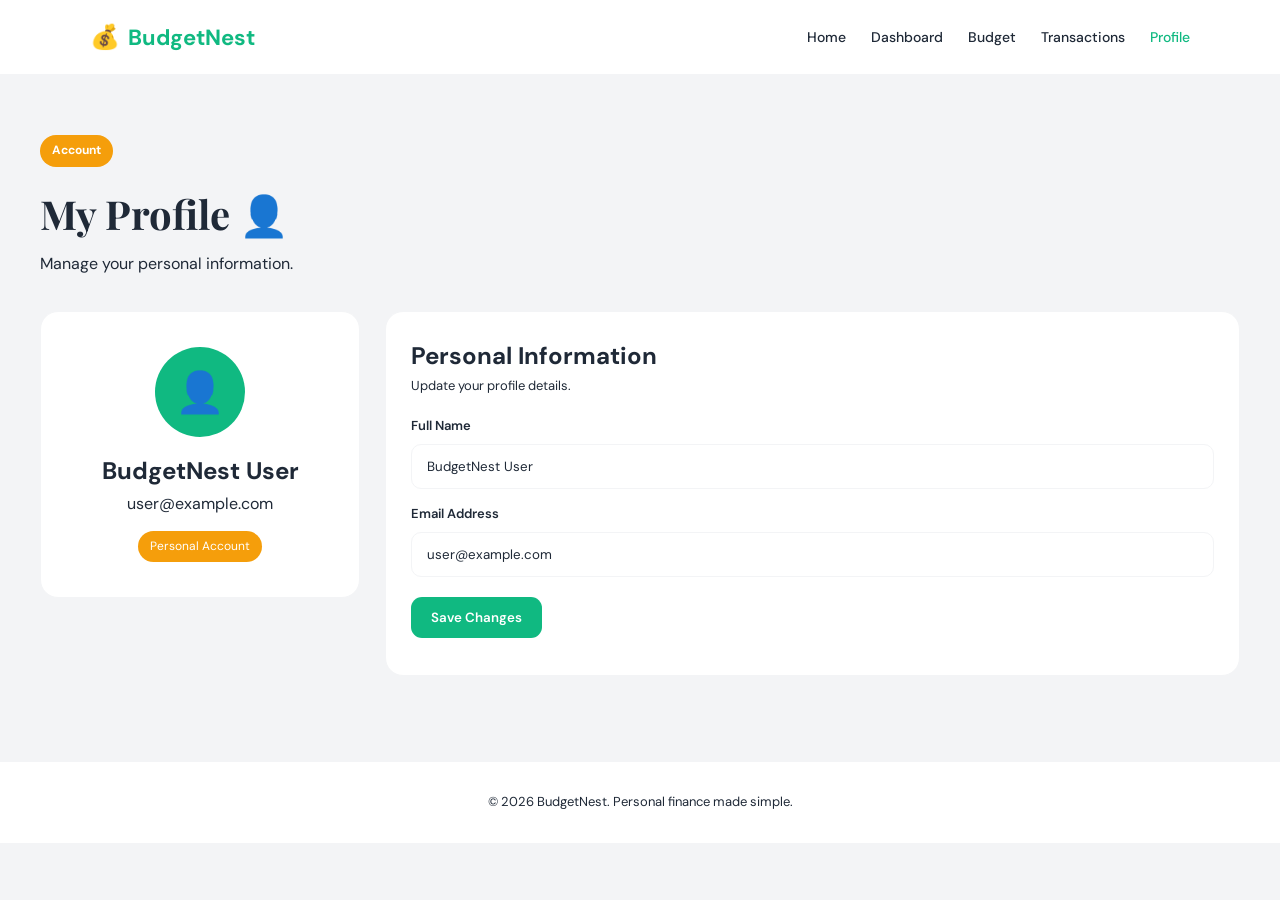
==== Budget-Nest/profile.html @ c87d6650 "first commit" ====
<!DOCTYPE html>
<html lang="en">

<head>

    <meta charset="UTF-8">
    <meta name="viewport" content="width=device-width, initial-scale=1.0">

    <title>Profile | BudgetNest</title>

    <link rel="stylesheet" href="styles.css">

</head>

<body>

<header class="navbar">

    <div class="logo">
        <span>💰</span> BudgetNest
    </div>

    <nav>
        <a href="index.html">Home</a>
        <a href="dashboard.html">Dashboard</a>
        <a href="budget.html">Budget</a>
        <a href="transactions.html">Transactions</a>
        <a href="profile.html" class="active">Profile</a>
    </nav>

</header>


<main class="dashboard-container">

    <div class="page-heading">

        <div>

            <span class="badge">Account</span>

            <h1>My Profile 👤</h1>

            <p>
                Manage your personal information.
            </p>

        </div>

    </div>


    <section class="profile-layout">

        <div class="profile-card">

            <div class="profile-avatar">
                👤
            </div>

            <h2 id="profileName">
                BudgetNest User
            </h2>

            <p id="profileEmail">
                user@example.com
            </p>

            <span class="profile-badge">
                Personal Account
            </span>

        </div>


        <div class="content-card">

            <h2>Personal Information</h2>

            <p class="card-description">
                Update your profile details.
            </p>


            <form id="profileForm">

                <label for="profileNameInput">
                    Full Name
                </label>

                <input
                    type="text"
                    id="profileNameInput"
                    placeholder="Your name"
                    required
                >


                <label for="profileEmailInput">
                    Email Address
                </label>

                <input
                    type="email"
                    id="profileEmailInput"
                    placeholder="you@example.com"
                    required
                >


                <button type="submit" class="primary-button">
                    Save Changes
                </button>

            </form>

            <p id="profileMessage" class="form-message"></p>

        </div>

    </section>

</main>


<footer>
    <p>© 2026 BudgetNest. Personal finance made simple.</p>
</footer>


<script src="js/app.js"></script>

</body>
</html>
---- Budget-Nest/styles.css ----
@import url('https://fonts.googleapis.com/css2?family=DM+Sans:wght@400;500;600;700&family=Playfair+Display:wght@600;700&display=swap');


/* =========================
   GENERAL
========================= */

* {
    margin: 0;
    padding: 0;
    box-sizing: border-box;
}


html {
    scroll-behavior: smooth;
}


body {
    font-family: "DM Sans", sans-serif;
    background: #F3F4F6;
    color: #1F2937;
    line-height: 1.6;
}


a {
    text-decoration: none;
    color: inherit;
}


button,
input,
select {
    font-family: inherit;
}


/* =========================
   NAVBAR
========================= */

.navbar {
    width: 100%;
    padding: 18px 7%;

    display: flex;
    align-items: center;
    justify-content: space-between;

    background: #FFFFFF;

    border-bottom: 1px solid #F3F4F6;

    position: sticky;
    top: 0;
    z-index: 100;
}


.logo {
    font-size: 22px;
    font-weight: 700;
    color: #10B981;

    display: flex;
    align-items: center;
    gap: 8px;
}


.logo span {
    font-size: 24px;
}


.navbar nav {
    display: flex;
    gap: 25px;
}


.navbar nav a {
    color: #1F2937;
    font-size: 14px;
    font-weight: 500;

    transition: 0.3s;
}


.navbar nav a:hover,
.navbar nav a.active {
    color: #10B981;
}


.nav-button,
.logout-button {
    background: #10B981;
    color: #FFFFFF;

    border: none;
    border-radius: 10px;

    padding: 10px 18px;

    font-weight: 600;
    cursor: pointer;

    transition: 0.3s;
}


.nav-button:hover,
.logout-button:hover {
    background: #F59E0B;
    transform: translateY(-2px);
}


/* =========================
   BUTTONS
========================= */

.primary-button {
    display: inline-block;

    background: #10B981;
    color: #FFFFFF;

    border: none;
    border-radius: 11px;

    padding: 12px 20px;

    font-weight: 600;
    cursor: pointer;

    transition: 0.3s;
}


.primary-button:hover {
    background: #F59E0B;
    transform: translateY(-2px);
}


.secondary-button {
    display: inline-block;

    padding: 11px 20px;

    border: 1px solid #F3F4F6;
    border-radius: 11px;

    color: #1F2937;
    font-weight: 600;

    background: #FFFFFF;
}


.full-width {
    width: 100%;
    text-align: center;
}


/* =========================
   HERO
========================= */

.hero {
    min-height: 650px;

    display: flex;
    align-items: center;
    justify-content: space-between;

    gap: 60px;

    padding: 80px 9%;

    background: #F3F4F6;
}


.hero-content {
    max-width: 620px;
}


.badge {
    display: inline-block;

    background: #F59E0B;
    color: #FFFFFF;

    padding: 6px 12px;

    border-radius: 50px;

    font-size: 12px;
    font-weight: 700;

    margin-bottom: 15px;
}


.hero h1 {
    font-family: "Playfair Display", serif;

    font-size: clamp(42px, 6vw, 70px);

    line-height: 1.1;

    margin-bottom: 25px;
}


.hero h1 span {
    color: #10B981;
}


.hero p {
    color: #1F2937;
    font-size: 17px;

    max-width: 560px;

    margin-bottom: 30px;
}


.hero-buttons {
    display: flex;
    gap: 12px;
}


/* =========================
   HERO FINANCE CARD
========================= */

.hero-card {
    width: 390px;

    padding: 30px;

    background: #FFFFFF;

    border: 1px solid #F3F4F6;

    border-radius: 25px;

    box-shadow: 0 25px 60px #F3F4F6;

    transform: rotate(2deg);
}


.card-header {
    display: flex;
    justify-content: space-between;
    align-items: center;
}


.card-header small {
    color: #1F2937;
}


.card-header h2 {
    font-size: 32px;
    margin-top: 5px;
}


.money-icon {
    width: 55px;
    height: 55px;

    display: grid;
    place-items: center;

    background: #F59E0B;

    border-radius: 15px;

    font-size: 25px;
}


.mini-chart {
    height: 160px;

    margin: 30px 0;

    display: flex;
    align-items: end;

    justify-content: space-between;

    gap: 10px;

    padding: 20px 10px 0;

    border-bottom: 1px solid #F3F4F6;
}


.mini-chart div {
    flex: 1;

    background: #10B981;

    border-radius: 8px 8px 0 0;
}


.balance-info {
    display: flex;
    justify-content: space-between;
}


.balance-info span {
    color: #1F2937;
}


.balance-info strong {
    color: #10B981;
}


/* =========================
   FEATURES
========================= */

.features {
    padding: 90px 9%;
    background: #FFFFFF;
}


.section-heading {
    text-align: center;
    max-width: 600px;
    margin: auto auto 50px;
}


.section-heading h2 {
    font-family: "Playfair Display", serif;
    font-size: 40px;
    margin-bottom: 12px;
}


.section-heading p {
    color: #1F2937;
}


.feature-grid {
    display: grid;

    grid-template-columns: repeat(3, 1fr);

    gap: 25px;
}


.feature-card {
    padding: 30px;

    border: 1px solid #F3F4F6;

    border-radius: 20px;

    background: #F3F4F6;

    transition: 0.3s;
}


.feature-card:hover {
    transform: translateY(-5px);

    box-shadow: 0 15px 35px #F3F4F6;
}


.feature-icon {
    width: 50px;
    height: 50px;

    display: grid;
    place-items: center;

    background: #F3F4F6;
    color: #10B981;

    border-radius: 14px;

    font-size: 23px;

    margin-bottom: 20px;
}


.feature-card h3 {
    margin-bottom: 8px;
}


.feature-card p {
    color: #1F2937;
    font-size: 14px;
}


/* =========================
   CTA
========================= */

.cta {
    margin: 70px 9%;
    padding: 70px 30px;

    text-align: center;

    background: #F3F4F6;

    border-radius: 30px;
}


.cta h2 {
    font-family: "Playfair Display", serif;
    font-size: 38px;
    margin-bottom: 10px;

    color: #1F2937;
}


.cta p {
    color: #1F2937;
    margin-bottom: 25px;
}


/* =========================
   FOOTER
========================= */

footer {
    padding: 30px;

    text-align: center;

    color: #1F2937;

    font-size: 13px;

    border-top: 1px solid #F3F4F6;

    background: #FFFFFF;
}


/* =========================
   DASHBOARD
========================= */

.dashboard-container {
    max-width: 1250px;
    margin: auto;

    padding: 60px 25px;
}


.page-heading {
    display: flex;

    justify-content: space-between;
    align-items: center;

    margin-bottom: 35px;
}


.page-heading h1 {
    font-family: "Playfair Display", serif;
    font-size: 40px;

    margin-bottom: 5px;
}


.page-heading p {
    color: #1F2937;
}


/* =========================
   STAT CARDS
========================= */

.stats-grid {
    display: grid;

    grid-template-columns: repeat(4, 1fr);

    gap: 18px;

    margin-bottom: 25px;
}


.stat-card {
    background: #FFFFFF;

    padding: 25px;

    border: 1px solid #F3F4F6;

    border-radius: 18px;
}


.stat-icon {
    width: 45px;
    height: 45px;

    display: grid;
    place-items: center;

    background: #F3F4F6;
    color: #1F2937;

    border-radius: 12px;

    margin-bottom: 18px;
}


.stat-icon.income {
    background: #10B981;
    color: #FFFFFF;
}


.stat-icon.expense {
    background: #F59E0B;
    color: #FFFFFF;
}


.stat-icon.savings {
    background: #F59E0B;
    color: #FFFFFF;
}


.stat-card span {
    color: #1F2937;
    font-size: 13px;
}


.stat-card h2 {
    margin: 5px 0;

    font-size: 25px;
}


.stat-card small {
    color: #1F2937;
}


/* =========================
   CONTENT CARDS
========================= */

.dashboard-grid {
    display: grid;

    grid-template-columns: 1.3fr 1fr;

    gap: 20px;
}


.content-card {
    background: #FFFFFF;

    border: 1px solid #F3F4F6;

    border-radius: 18px;

    padding: 25px;

    margin-bottom: 25px;
}


.card-title {
    display: flex;

    justify-content: space-between;

    align-items: center;

    margin-bottom: 20px;
}


.card-title h2 {
    font-size: 19px;
}


.card-title p,
.card-description {
    color: #1F2937;
    font-size: 13px;
}


.card-title a {
    color: #10B981;

    font-size: 13px;
    font-weight: 600;
}


/* =========================
   TRANSACTIONS
========================= */

.transaction-item {
    display: flex;

    align-items: center;
    justify-content: space-between;

    padding: 15px 0;

    border-bottom: 1px solid #F3F4F6;
}


.transaction-item:last-child {
    border-bottom: none;
}


.transaction-left {
    display: flex;
    align-items: center;
    gap: 12px;
}


.transaction-icon {
    width: 40px;
    height: 40px;

    display: grid;
    place-items: center;

    background: #F3F4F6;
    color: #10B981;

    border-radius: 10px;
}


.transaction-name {
    font-weight: 600;
}


.transaction-date {
    font-size: 11px;
    color: #1F2937;
}


.transaction-amount {
    font-weight: 700;
}


.transaction-amount.income {
    color: #10B981;
}


.transaction-amount.expense {
    color: #F59E0B;
}


.delete-button {
    margin-left: 10px;

    border: none;

    background: transparent;

    color: #1F2937;

    cursor: pointer;
}


.delete-button:hover {
    color: #F59E0B;
}


/* =========================
   PROGRESS
========================= */

.progress-info {
    display: flex;

    justify-content: space-between;

    margin-bottom: 10px;

    font-size: 13px;
}


.progress-bar {
    width: 100%;
    height: 10px;

    background: #F3F4F6;

    border-radius: 50px;

    overflow: hidden;
}


.progress-bar div {
    height: 100%;

    width: 0%;

    background: #10B981;

    border-radius: 50px;

    transition: width 0.5s;
}


.budget-progress p {
    color: #1F2937;

    font-size: 12px;

    margin-top: 12px;
}


/* =========================
   FORMS
========================= */

form {
    margin-top: 20px;
}


label {
    display: block;

    margin: 15px 0 7px;

    font-size: 13px;

    font-weight: 600;
}


input,
select {
    width: 100%;

    padding: 13px 15px;

    border: 1px solid #F3F4F6;

    border-radius: 10px;

    outline: none;

    background: #FFFFFF;

    color: #1F2937;
}


input:focus,
select:focus {
    border-color: #10B981;

    box-shadow: 0 0 0 3px #F3F4F6;
}


form .primary-button {
    margin-top: 20px;
}


.form-message {
    margin-top: 12px;

    color: #10B981;

    font-size: 13px;
}


/* =========================
   TRANSACTION LAYOUT
========================= */

.transaction-layout {
    display: grid;

    grid-template-columns: 350px 1fr;

    gap: 25px;
}


/* =========================
   BUDGET
========================= */

.budget-overview {
    display: grid;

    grid-template-columns: 1fr 1fr;

    gap: 25px;
}


.budget-summary {
    text-align: center;
}


.big-budget-icon {
    font-size: 45px;
    margin-bottom: 10px;
}


.budget-summary h2 {
    font-size: 35px;
    color: #10B981;
}


.budget-summary .progress-bar {
    margin: 25px 0 15px;
}


/* =========================
   TIPS
========================= */

.tips-grid {
    display: grid;

    grid-template-columns: repeat(3, 1fr);

    gap: 20px;
}


.tip {
    display: flex;

    gap: 12px;

    padding: 15px;

    background: #F3F4F6;

    border-radius: 12px;
}


.tip > span {
    width: 30px;
    height: 30px;

    flex-shrink: 0;

    display: grid;
    place-items: center;

    border-radius: 50%;

    background: #F59E0B;

    color: #FFFFFF;

    font-weight: 700;
}


.tip h3 {
    font-size: 14px;
}


.tip p {
    font-size: 12px;
    color: #1F2937;
}


/* =========================
   PROFILE
========================= */

.profile-layout {
    display: grid;

    grid-template-columns: 320px 1fr;

    gap: 25px;
}


.profile-card {
    background: #FFFFFF;

    border: 1px solid #F3F4F6;

    border-radius: 18px;

    padding: 35px;

    text-align: center;

    height: fit-content;
}


.profile-avatar {
    width: 90px;
    height: 90px;

    display: grid;
    place-items: center;

    margin: 0 auto 15px;

    background: #10B981;

    border-radius: 50%;

    font-size: 40px;
}


.profile-card p {
    color: #1F2937;
    margin-bottom: 15px;
}


.profile-badge {
    display: inline-block;

    padding: 6px 12px;

    background: #F59E0B;

    color: #FFFFFF;

    border-radius: 50px;

    font-size: 12px;
}


/* =========================
   LOGIN
========================= */

.auth-page {
    min-height: 100vh;

    display: grid;
    place-items: center;

    background: #F3F4F6;
}


.auth-container {
    width: 100%;
    max-width: 440px;

    padding: 25px;
}


.auth-logo {
    text-align: center;

    font-size: 25px;
    font-weight: 700;

    color: #10B981;

    margin-bottom: 20px;
}


.auth-card {
    background: #FFFFFF;

    padding: 40px;

    border: 1px solid #F3F4F6;

    border-radius: 22px;

    box-shadow: 0 20px 50px #F3F4F6;
}


.auth-card h1 {
    font-family: "Playfair Display", serif;

    font-size: 32px;

    text-align: center;
}


.auth-card > p {
    color: #1F2937;

    text-align: center;

    margin: 8px 0 25px;
}


.auth-divider {
    display: flex;
    align-items: center;

    gap: 10px;

    margin: 25px 0;

    color: #1F2937;
}


.auth-divider::before,
.auth-divider::after {
    content: "";

    height: 1px;

    flex: 1;

    background: #F3F4F6;
}


.auth-divider span {
    font-size: 12px;
}


.back-link {
    display: block;

    text-align: center;

    color: #10B981;

    font-size: 13px;
}


/* =========================
   RESPONSIVE
========================= */

@media (max-width: 900px) {

    .navbar {
        flex-wrap: wrap;
        gap: 15px;
    }


    .navbar nav {
        order: 3;

        width: 100%;

        justify-content: center;

        flex-wrap: wrap;
    }


    .hero {
        flex-direction: column;

        text-align: center;

        padding-top: 60px;
    }


    .hero p {
        margin-left: auto;
        margin-right: auto;
    }


    .hero-buttons {
        justify-content: center;
    }


    .feature-grid,
    .stats-grid {
        grid-template-columns: repeat(2, 1fr);
    }


    .dashboard-grid,
    .budget-overview,
    .profile-layout,
    .transaction-layout {
        grid-template-columns: 1fr;
    }


    .tips-grid {
        grid-template-columns: 1fr;
    }

}


@media (max-width: 600px) {

    .navbar {
        padding: 15px 20px;
    }


    .navbar nav {
        gap: 12px;
    }


    .navbar nav a {
        font-size: 12px;
    }


    .nav-button {
        display: none;
    }


    .hero {
        padding: 60px 20px;
    }


    .hero-card {
        width: 100%;
        transform: none;
    }


    .feature-grid,
    .stats-grid {
        grid-template-columns: 1fr;
    }


    .page-heading {
        flex-direction: column;
        align-items: flex-start;
        gap: 20px;
    }


    .dashboard-container {
        padding: 40px 18px;
    }


    .auth-card {
        padding: 25px;
    }
    .transaction-actions {
    display: flex;
    gap: 12px;
    align-items: center;
    margin-bottom: 25px;
}

.transaction-actions input {
    flex: 1;
}

.empty-transactions {
    padding: 50px 20px;
    text-align: center;
    color: #1F2937;
    background: #F3F4F6;
    border-radius: 12px;
}

.empty-transactions p {
    margin: 0;
    font-size: 15px;
}

@media (max-width: 600px) {

    .transaction-actions {
        flex-direction: column;
        align-items: stretch;
    }

    .transaction-actions .primary-button {
        width: 100%;
        text-align: center;
    }
  
    /* =========================
   TRANSACTIONS PAGE
========================= */

.transactions-page {
    max-width: 1100px;
    margin: 0 auto;
    padding: 60px 30px 80px;
}

/* Header */

.transactions-header {
    display: flex;
    justify-content: space-between;
    align-items: flex-end;
    gap: 30px;
    margin-bottom: 35px;
}

.transactions-header h1 {
    margin: 15px 0 8px;
    font-size: 42px;
    color: #16324f;
}

.transactions-header p {
    margin: 0;
    color: #64748b;
    font-size: 16px;
}

/* Badge */

.transactions-header .badge {
    display: inline-block;
    background: #f6a800;
    color: white;
    padding: 8px 15px;
    border-radius: 20px;
    font-size: 13px;
    font-weight: 700;
}

/* Main Card */

.transaction-card {
    background: #ffffff;
    border-radius: 20px;
    padding: 30px;
    box-shadow: 0 10px 30px rgba(22, 50, 79, 0.08);
    border: 1px solid #e8edf2;
}

.transaction-card-header h2 {
    margin: 0 0 6px;
    color: #16324f;
    font-size: 24px;
}

.transaction-card-header p {
    margin: 0 0 25px;
    color: #64748b;
}

/* Search */

.transaction-search {
    margin-bottom: 10px;
}

.transaction-search input {
    width: 100%;
    box-sizing: border-box;
    padding: 15px 18px;
    border: 1px solid #dfe5eb;
    border-radius: 12px;
    font-size: 14px;
    outline: none;
    background: #fafcfd;
}

.transaction-search input:focus {
    border-color: #12b886;
    box-shadow: 0 0 0 3px rgba(18, 184, 134, 0.10);
}

/* Empty State */

.empty-transactions {
    min-height: 300px;
    display: flex;
    flex-direction: column;
    justify-content: center;
    align-items: center;
    text-align: center;
    padding: 35px 20px;
}

.empty-icon {
    width: 70px;
    height: 70px;
    display: flex;
    justify-content: center;
    align-items: center;
    background: #f1f8f6;
    border-radius: 50%;
    font-size: 30px;
    margin-bottom: 18px;
}

.empty-transactions h3 {
    margin: 0 0 8px;
    color: #16324f;
    font-size: 20px;
}

.empty-transactions p {
    margin: 0 0 22px;
    color: #64748b;
}

/* Buttons */

.primary-button {
    display: inline-flex;
    align-items: center;
    justify-content: center;
    text-decoration: none;
    background: #12b886;
    color: #ffffff !important;
    padding: 13px 22px;
    border-radius: 10px;
    font-weight: 700;
    font-size: 14px;
    transition: 0.2s ease;
}

.primary-button:hover {
    background: #0ca678;
    transform: translateY(-1px);
}


/* Mobile */

@media (max-width: 700px) {

    .transactions-page {
        padding: 40px 18px 60px;
    }

    .transactions-header {
        flex-direction: column;
        align-items: flex-start;
    }

    .transactions-header h1 {
        font-size: 34px;
    }

    .transaction-card {
        padding: 20px;
    }

}
}

}
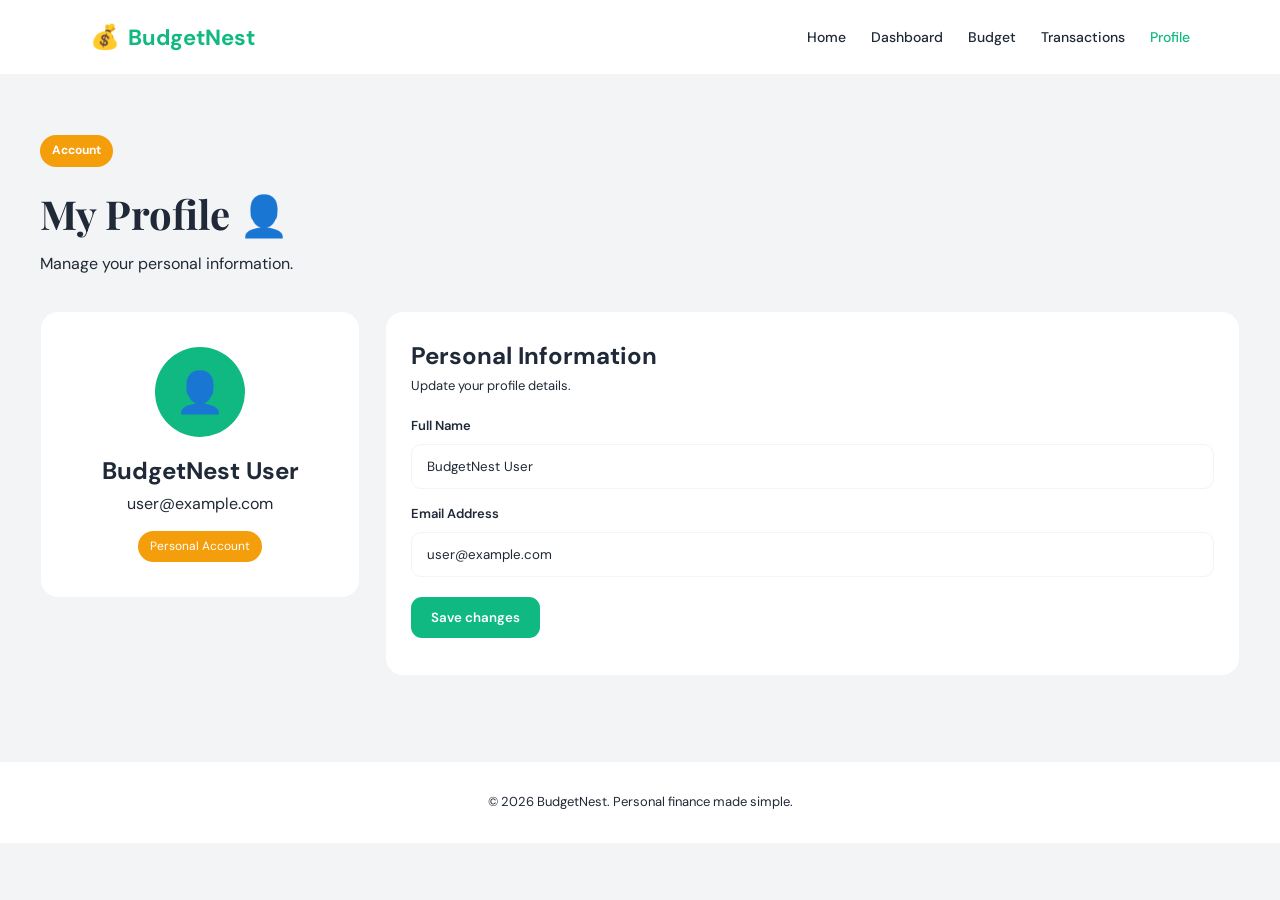
==== commit 375455dc: "Update profile page" ====
--- a/Budget-Nest/profile.html
+++ b/Budget-Nest/profile.html
@@ -109,7 +109,7 @@
 
 
                 <button type="submit" class="primary-button">
-                    Save Changes
+                    Save changes
                 </button>
 
             </form>
